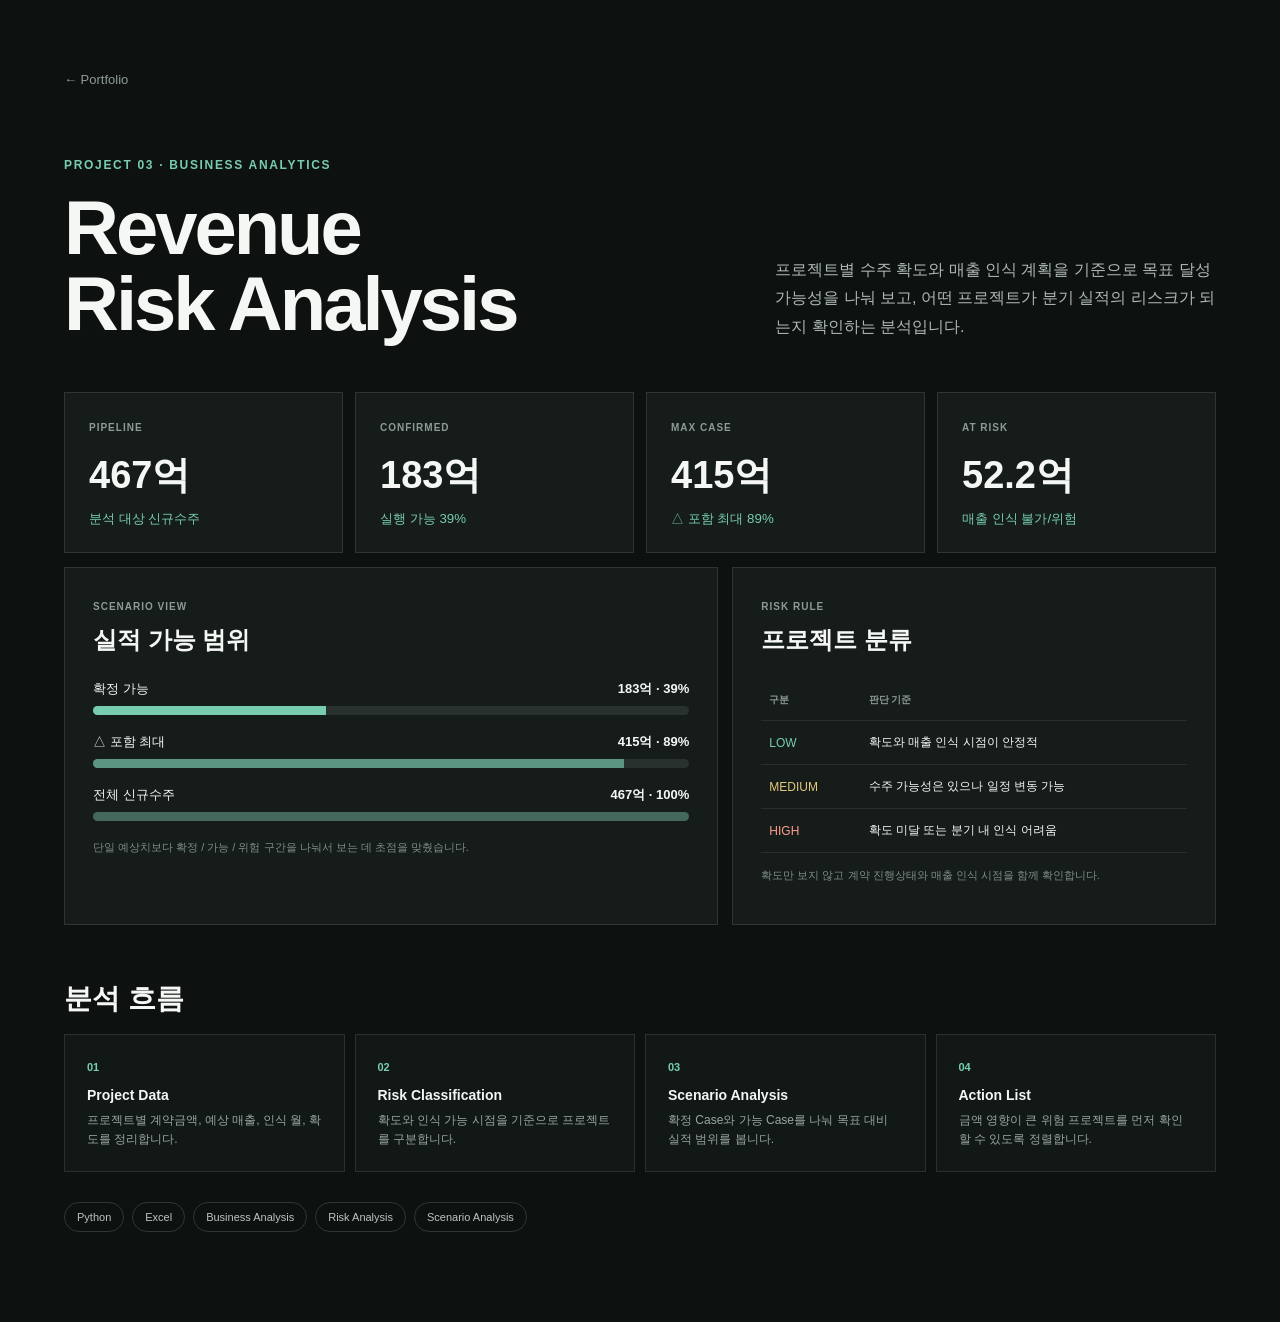
==== projects/revenue-risk/index.html @ e2566c63 "risk analysis" ====
<!DOCTYPE html>
<html lang="ko">
<head>
<meta charset="UTF-8">
<meta name="viewport" content="width=device-width, initial-scale=1.0">
<title>Revenue Risk Analysis | Kaylin Lee</title>
<style>
*{box-sizing:border-box}body{margin:0;background:#0d1210;color:#f5f7f5;font-family:Arial,'Noto Sans KR',sans-serif}.wrap{width:min(1180px,90%);margin:auto;padding:70px 0 90px}.back{color:#8e9b95;text-decoration:none;font-size:13px}.eyebrow{margin-top:70px;color:#78cdb1;font-size:12px;font-weight:700;letter-spacing:.14em}.hero{display:grid;grid-template-columns:1.2fr .8fr;gap:50px;align-items:end;margin:18px 0 50px}.hero h1{font-size:clamp(42px,6vw,76px);line-height:1;letter-spacing:-3px;margin:0}.hero p{color:#aeb9b5;line-height:1.8;margin:0}.metrics{display:grid;grid-template-columns:repeat(4,1fr);gap:12px}.metric,.panel{border:1px solid rgba(255,255,255,.11);background:#151c19}.metric{padding:24px;min-height:145px}.metric span,.label{color:#8e9b95;font-size:10px;font-weight:700;letter-spacing:.1em}.metric strong{display:block;font-size:38px;margin:15px 0 8px}.metric small{color:#78cdb1}.grid{display:grid;grid-template-columns:1.15fr .85fr;gap:14px;margin-top:14px}.panel{padding:28px}.panel h2{font-size:24px;margin:10px 0 24px}.bar-row{margin:18px 0}.bar-head{display:flex;justify-content:space-between;font-size:13px;margin-bottom:8px}.bar{height:9px;background:#29312e;border-radius:10px;overflow:hidden}.fill{height:100%;background:#78cdb1}.fill.mid{opacity:.65}.fill.low{opacity:.35}.risk-table{width:100%;border-collapse:collapse;font-size:12px}.risk-table th,.risk-table td{text-align:left;padding:13px 8px;border-bottom:1px solid rgba(255,255,255,.08)}.risk-table th{color:#8e9b95;font-size:10px}.high{color:#ff9f8e}.medium{color:#e6c77b}.low{color:#78cdb1}.note{margin-top:14px;color:#7f8d87;font-size:11px;line-height:1.6}.flow{display:grid;grid-template-columns:repeat(4,1fr);gap:10px;margin-top:14px}.step{padding:22px;border:1px solid rgba(255,255,255,.1);background:#121815}.step b{color:#78cdb1;font-size:11px}.step h3{font-size:14px;margin:12px 0 8px}.step p{font-size:12px;color:#98a59f;line-height:1.6;margin:0}.section-title{margin:55px 0 16px;font-size:28px}.tags{display:flex;flex-wrap:wrap;gap:8px;margin-top:30px}.tags span{border:1px solid rgba(255,255,255,.15);border-radius:30px;padding:8px 12px;font-size:11px;color:#bbc5c1}@media(max-width:850px){.hero,.grid{grid-template-columns:1fr}.metrics,.flow{grid-template-columns:1fr 1fr}}@media(max-width:520px){.metrics,.flow{grid-template-columns:1fr}.hero h1{letter-spacing:-2px}}
</style>
</head>
<body><main class="wrap">
<a class="back" href="../../index.html">← Portfolio</a>
<p class="eyebrow">PROJECT 03 · BUSINESS ANALYTICS</p>
<div class="hero"><h1>Revenue<br>Risk Analysis</h1><p>프로젝트별 수주 확도와 매출 인식 계획을 기준으로 목표 달성 가능성을 나눠 보고, 어떤 프로젝트가 분기 실적의 리스크가 되는지 확인하는 분석입니다.</p></div>
<div class="metrics">
<div class="metric"><span>PIPELINE</span><strong>467억</strong><small>분석 대상 신규수주</small></div>
<div class="metric"><span>CONFIRMED</span><strong>183억</strong><small>실행 가능 39%</small></div>
<div class="metric"><span>MAX CASE</span><strong>415억</strong><small>△ 포함 최대 89%</small></div>
<div class="metric"><span>AT RISK</span><strong>52.2억</strong><small>매출 인식 불가/위험</small></div>
</div>
<div class="grid">
<section class="panel"><span class="label">SCENARIO VIEW</span><h2>실적 가능 범위</h2>
<div class="bar-row"><div class="bar-head"><span>확정 가능</span><b>183억 · 39%</b></div><div class="bar"><div class="fill" style="width:39%"></div></div></div>
<div class="bar-row"><div class="bar-head"><span>△ 포함 최대</span><b>415억 · 89%</b></div><div class="bar"><div class="fill mid" style="width:89%"></div></div></div>
<div class="bar-row"><div class="bar-head"><span>전체 신규수주</span><b>467억 · 100%</b></div><div class="bar"><div class="fill low" style="width:100%"></div></div></div>
<p class="note">단일 예상치보다 확정 / 가능 / 위험 구간을 나눠서 보는 데 초점을 맞췄습니다.</p></section>
<section class="panel"><span class="label">RISK RULE</span><h2>프로젝트 분류</h2><table class="risk-table"><thead><tr><th>구분</th><th>판단 기준</th></tr></thead><tbody><tr><td class="low">LOW</td><td>확도와 매출 인식 시점이 안정적</td></tr><tr><td class="medium">MEDIUM</td><td>수주 가능성은 있으나 일정 변동 가능</td></tr><tr><td class="high">HIGH</td><td>확도 미달 또는 분기 내 인식 어려움</td></tr></tbody></table><p class="note">확도만 보지 않고 계약 진행상태와 매출 인식 시점을 함께 확인합니다.</p></section>
</div>
<h2 class="section-title">분석 흐름</h2><div class="flow"><div class="step"><b>01</b><h3>Project Data</h3><p>프로젝트별 계약금액, 예상 매출, 인식 월, 확도를 정리합니다.</p></div><div class="step"><b>02</b><h3>Risk Classification</h3><p>확도와 인식 가능 시점을 기준으로 프로젝트를 구분합니다.</p></div><div class="step"><b>03</b><h3>Scenario Analysis</h3><p>확정 Case와 가능 Case를 나눠 목표 대비 실적 범위를 봅니다.</p></div><div class="step"><b>04</b><h3>Action List</h3><p>금액 영향이 큰 위험 프로젝트를 먼저 확인할 수 있도록 정렬합니다.</p></div></div>
<div class="tags"><span>Python</span><span>Excel</span><span>Business Analysis</span><span>Risk Analysis</span><span>Scenario Analysis</span></div>
</main></body></html>
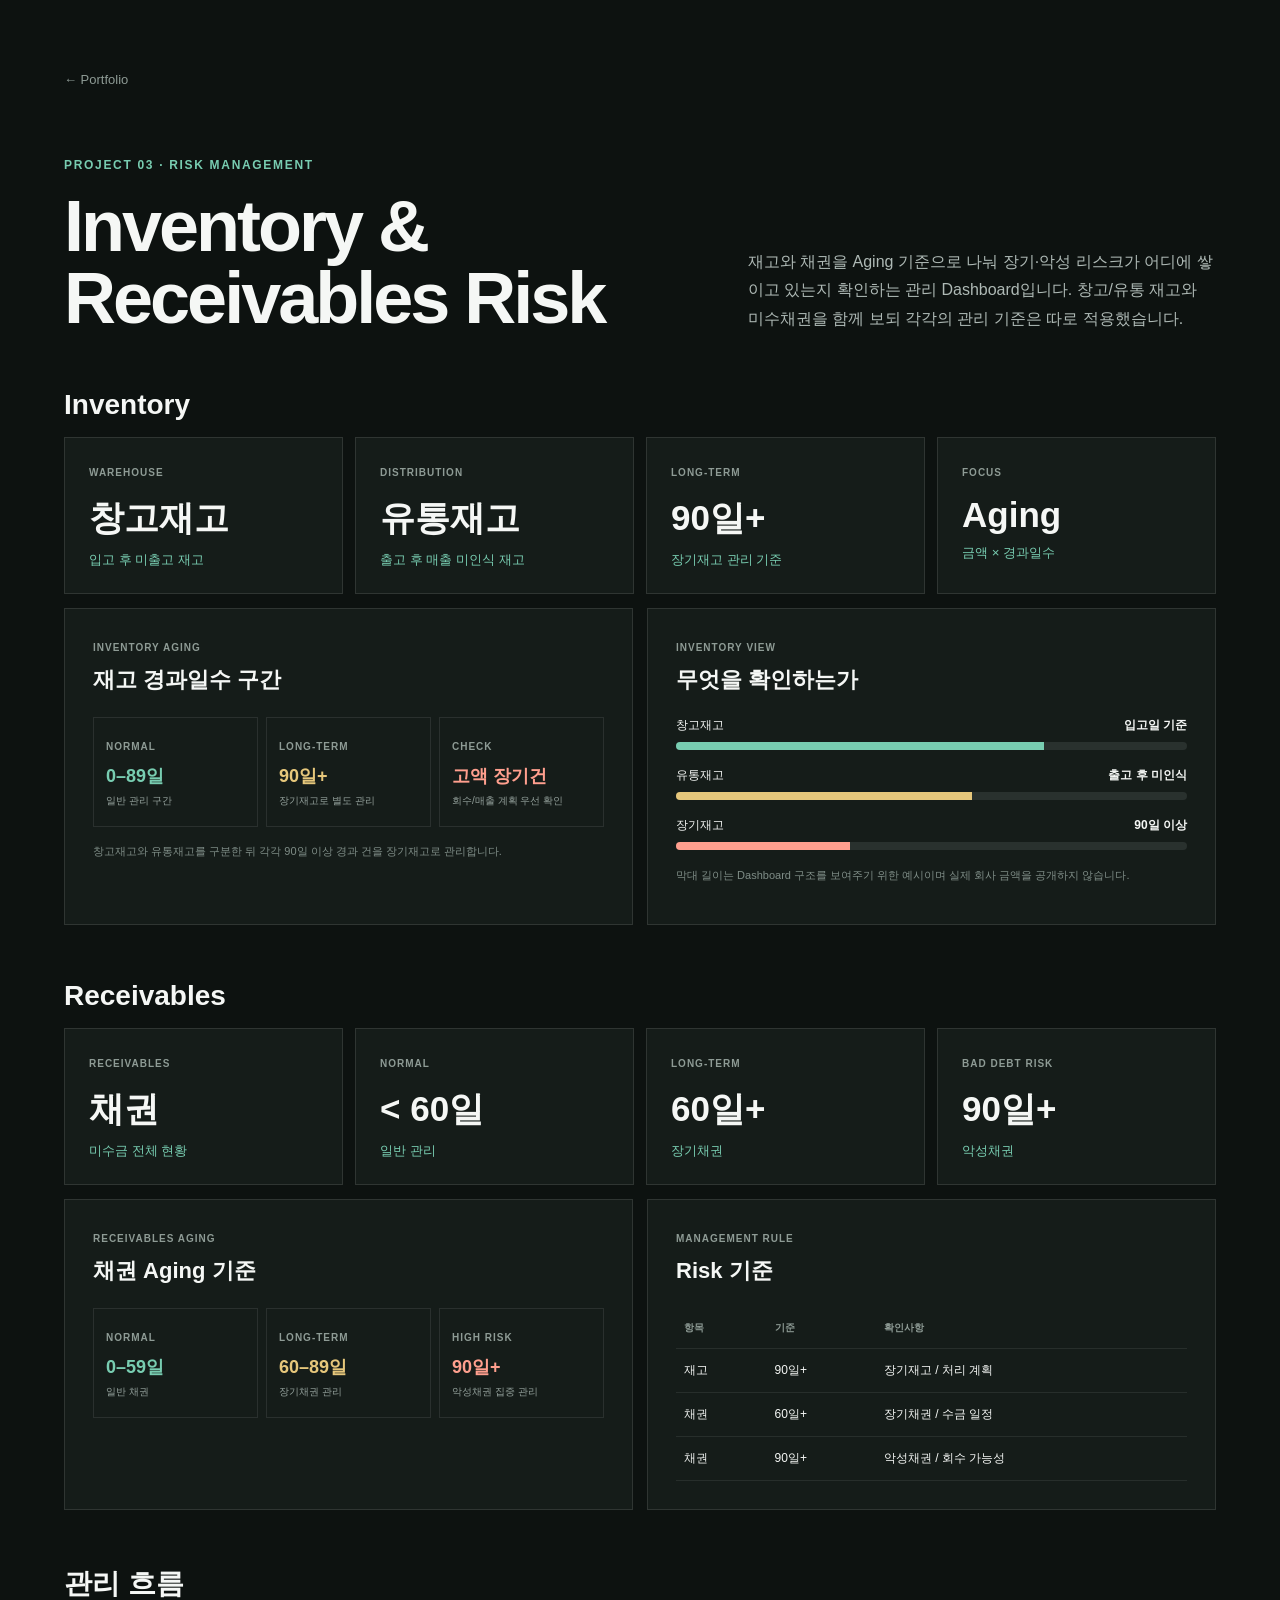
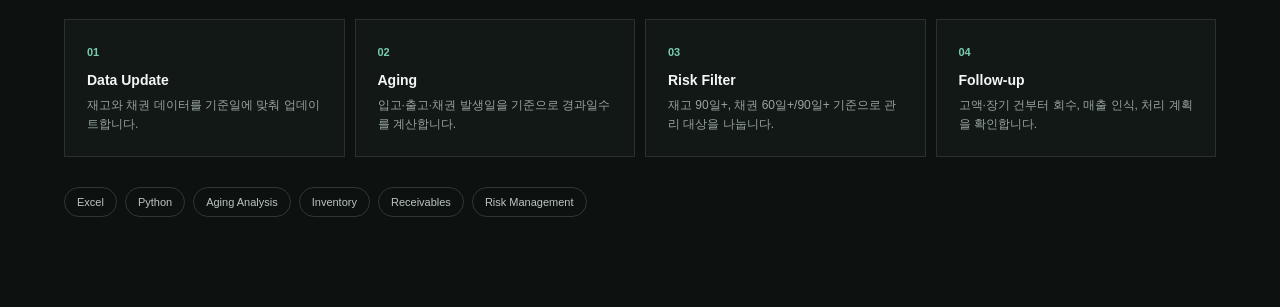
==== commit 827a123d: "risk dashboard" ====
--- a/projects/revenue-risk/index.html
+++ b/projects/revenue-risk/index.html
@@ -1,31 +1,9 @@
 <!DOCTYPE html>
-<html lang="ko">
-<head>
-<meta charset="UTF-8">
-<meta name="viewport" content="width=device-width, initial-scale=1.0">
-<title>Revenue Risk Analysis | Kaylin Lee</title>
-<style>
-*{box-sizing:border-box}body{margin:0;background:#0d1210;color:#f5f7f5;font-family:Arial,'Noto Sans KR',sans-serif}.wrap{width:min(1180px,90%);margin:auto;padding:70px 0 90px}.back{color:#8e9b95;text-decoration:none;font-size:13px}.eyebrow{margin-top:70px;color:#78cdb1;font-size:12px;font-weight:700;letter-spacing:.14em}.hero{display:grid;grid-template-columns:1.2fr .8fr;gap:50px;align-items:end;margin:18px 0 50px}.hero h1{font-size:clamp(42px,6vw,76px);line-height:1;letter-spacing:-3px;margin:0}.hero p{color:#aeb9b5;line-height:1.8;margin:0}.metrics{display:grid;grid-template-columns:repeat(4,1fr);gap:12px}.metric,.panel{border:1px solid rgba(255,255,255,.11);background:#151c19}.metric{padding:24px;min-height:145px}.metric span,.label{color:#8e9b95;font-size:10px;font-weight:700;letter-spacing:.1em}.metric strong{display:block;font-size:38px;margin:15px 0 8px}.metric small{color:#78cdb1}.grid{display:grid;grid-template-columns:1.15fr .85fr;gap:14px;margin-top:14px}.panel{padding:28px}.panel h2{font-size:24px;margin:10px 0 24px}.bar-row{margin:18px 0}.bar-head{display:flex;justify-content:space-between;font-size:13px;margin-bottom:8px}.bar{height:9px;background:#29312e;border-radius:10px;overflow:hidden}.fill{height:100%;background:#78cdb1}.fill.mid{opacity:.65}.fill.low{opacity:.35}.risk-table{width:100%;border-collapse:collapse;font-size:12px}.risk-table th,.risk-table td{text-align:left;padding:13px 8px;border-bottom:1px solid rgba(255,255,255,.08)}.risk-table th{color:#8e9b95;font-size:10px}.high{color:#ff9f8e}.medium{color:#e6c77b}.low{color:#78cdb1}.note{margin-top:14px;color:#7f8d87;font-size:11px;line-height:1.6}.flow{display:grid;grid-template-columns:repeat(4,1fr);gap:10px;margin-top:14px}.step{padding:22px;border:1px solid rgba(255,255,255,.1);background:#121815}.step b{color:#78cdb1;font-size:11px}.step h3{font-size:14px;margin:12px 0 8px}.step p{font-size:12px;color:#98a59f;line-height:1.6;margin:0}.section-title{margin:55px 0 16px;font-size:28px}.tags{display:flex;flex-wrap:wrap;gap:8px;margin-top:30px}.tags span{border:1px solid rgba(255,255,255,.15);border-radius:30px;padding:8px 12px;font-size:11px;color:#bbc5c1}@media(max-width:850px){.hero,.grid{grid-template-columns:1fr}.metrics,.flow{grid-template-columns:1fr 1fr}}@media(max-width:520px){.metrics,.flow{grid-template-columns:1fr}.hero h1{letter-spacing:-2px}}
-</style>
-</head>
-<body><main class="wrap">
-<a class="back" href="../../index.html">← Portfolio</a>
-<p class="eyebrow">PROJECT 03 · BUSINESS ANALYTICS</p>
-<div class="hero"><h1>Revenue<br>Risk Analysis</h1><p>프로젝트별 수주 확도와 매출 인식 계획을 기준으로 목표 달성 가능성을 나눠 보고, 어떤 프로젝트가 분기 실적의 리스크가 되는지 확인하는 분석입니다.</p></div>
-<div class="metrics">
-<div class="metric"><span>PIPELINE</span><strong>467억</strong><small>분석 대상 신규수주</small></div>
-<div class="metric"><span>CONFIRMED</span><strong>183억</strong><small>실행 가능 39%</small></div>
-<div class="metric"><span>MAX CASE</span><strong>415억</strong><small>△ 포함 최대 89%</small></div>
-<div class="metric"><span>AT RISK</span><strong>52.2억</strong><small>매출 인식 불가/위험</small></div>
-</div>
-<div class="grid">
-<section class="panel"><span class="label">SCENARIO VIEW</span><h2>실적 가능 범위</h2>
-<div class="bar-row"><div class="bar-head"><span>확정 가능</span><b>183억 · 39%</b></div><div class="bar"><div class="fill" style="width:39%"></div></div></div>
-<div class="bar-row"><div class="bar-head"><span>△ 포함 최대</span><b>415억 · 89%</b></div><div class="bar"><div class="fill mid" style="width:89%"></div></div></div>
-<div class="bar-row"><div class="bar-head"><span>전체 신규수주</span><b>467억 · 100%</b></div><div class="bar"><div class="fill low" style="width:100%"></div></div></div>
-<p class="note">단일 예상치보다 확정 / 가능 / 위험 구간을 나눠서 보는 데 초점을 맞췄습니다.</p></section>
-<section class="panel"><span class="label">RISK RULE</span><h2>프로젝트 분류</h2><table class="risk-table"><thead><tr><th>구분</th><th>판단 기준</th></tr></thead><tbody><tr><td class="low">LOW</td><td>확도와 매출 인식 시점이 안정적</td></tr><tr><td class="medium">MEDIUM</td><td>수주 가능성은 있으나 일정 변동 가능</td></tr><tr><td class="high">HIGH</td><td>확도 미달 또는 분기 내 인식 어려움</td></tr></tbody></table><p class="note">확도만 보지 않고 계약 진행상태와 매출 인식 시점을 함께 확인합니다.</p></section>
-</div>
-<h2 class="section-title">분석 흐름</h2><div class="flow"><div class="step"><b>01</b><h3>Project Data</h3><p>프로젝트별 계약금액, 예상 매출, 인식 월, 확도를 정리합니다.</p></div><div class="step"><b>02</b><h3>Risk Classification</h3><p>확도와 인식 가능 시점을 기준으로 프로젝트를 구분합니다.</p></div><div class="step"><b>03</b><h3>Scenario Analysis</h3><p>확정 Case와 가능 Case를 나눠 목표 대비 실적 범위를 봅니다.</p></div><div class="step"><b>04</b><h3>Action List</h3><p>금액 영향이 큰 위험 프로젝트를 먼저 확인할 수 있도록 정렬합니다.</p></div></div>
-<div class="tags"><span>Python</span><span>Excel</span><span>Business Analysis</span><span>Risk Analysis</span><span>Scenario Analysis</span></div>
-</main></body></html>+<html lang="ko"><head><meta charset="UTF-8"><meta name="viewport" content="width=device-width,initial-scale=1.0"><title>Inventory & Receivables Risk | Kaylin Lee</title><style>
+*{box-sizing:border-box}body{margin:0;background:#0d1210;color:#f5f7f5;font-family:Arial,'Noto Sans KR',sans-serif}.wrap{width:min(1180px,90%);margin:auto;padding:70px 0 90px}.back{color:#8e9b95;text-decoration:none;font-size:13px}.eyebrow{margin-top:70px;color:#78cdb1;font-size:12px;font-weight:700;letter-spacing:.14em}.hero{display:grid;grid-template-columns:1.15fr .85fr;gap:50px;align-items:end;margin:18px 0 45px}.hero h1{font-size:clamp(42px,6vw,72px);line-height:1;letter-spacing:-3px;margin:0}.hero p{color:#aeb9b5;line-height:1.8;margin:0}.section-title{margin:55px 0 16px;font-size:28px}.metrics{display:grid;grid-template-columns:repeat(4,1fr);gap:12px}.metric,.panel{border:1px solid rgba(255,255,255,.11);background:#151c19}.metric{padding:24px;min-height:145px}.metric span,.label{color:#8e9b95;font-size:10px;font-weight:700;letter-spacing:.1em}.metric strong{display:block;font-size:35px;margin:15px 0 8px}.metric small{color:#78cdb1}.grid{display:grid;grid-template-columns:1fr 1fr;gap:14px;margin-top:14px}.panel{padding:28px}.panel h2{font-size:22px;margin:10px 0 22px}.aging{display:grid;grid-template-columns:repeat(3,1fr);gap:8px}.age{padding:18px 12px;border:1px solid rgba(255,255,255,.09);min-height:105px}.age b{display:block;font-size:18px;margin:10px 0 5px}.age p{font-size:10px;color:#94a19c;margin:0;line-height:1.5}.normal b{color:#78cdb1}.long b{color:#e6c77b}.bad b{color:#ff9f8e}.bar-row{margin:17px 0}.bar-head{display:flex;justify-content:space-between;font-size:12px;margin-bottom:8px}.bar{height:8px;background:#29312e;border-radius:10px;overflow:hidden}.fill{height:100%;background:#78cdb1}.fill.warn{background:#e6c77b}.fill.danger{background:#ff9f8e}.note{color:#7f8d87;font-size:11px;line-height:1.6;margin-top:16px}.flow{display:grid;grid-template-columns:repeat(4,1fr);gap:10px}.step{padding:22px;border:1px solid rgba(255,255,255,.1);background:#121815}.step b{color:#78cdb1;font-size:11px}.step h3{font-size:14px;margin:12px 0 8px}.step p{font-size:12px;color:#98a59f;line-height:1.6;margin:0}.rule{width:100%;border-collapse:collapse;font-size:12px}.rule th,.rule td{text-align:left;padding:13px 8px;border-bottom:1px solid rgba(255,255,255,.08)}.rule th{font-size:10px;color:#8e9b95}.tags{display:flex;flex-wrap:wrap;gap:8px;margin-top:30px}.tags span{border:1px solid rgba(255,255,255,.15);border-radius:30px;padding:8px 12px;font-size:11px;color:#bbc5c1}@media(max-width:850px){.hero,.grid{grid-template-columns:1fr}.metrics,.flow{grid-template-columns:1fr 1fr}}@media(max-width:560px){.metrics,.flow,.aging{grid-template-columns:1fr}}
+</style></head><body><main class="wrap"><a class="back" href="../../index.html">← Portfolio</a><p class="eyebrow">PROJECT 03 · RISK MANAGEMENT</p><div class="hero"><h1>Inventory &<br>Receivables Risk</h1><p>재고와 채권을 Aging 기준으로 나눠 장기·악성 리스크가 어디에 쌓이고 있는지 확인하는 관리 Dashboard입니다. 창고/유통 재고와 미수채권을 함께 보되 각각의 관리 기준은 따로 적용했습니다.</p></div>
+<h2 class="section-title">Inventory</h2><div class="metrics"><div class="metric"><span>WAREHOUSE</span><strong>창고재고</strong><small>입고 후 미출고 재고</small></div><div class="metric"><span>DISTRIBUTION</span><strong>유통재고</strong><small>출고 후 매출 미인식 재고</small></div><div class="metric"><span>LONG-TERM</span><strong>90일+</strong><small>장기재고 관리 기준</small></div><div class="metric"><span>FOCUS</span><strong>Aging</strong><small>금액 × 경과일수</small></div></div>
+<div class="grid"><section class="panel"><span class="label">INVENTORY AGING</span><h2>재고 경과일수 구간</h2><div class="aging"><div class="age normal"><span class="label">NORMAL</span><b>0–89일</b><p>일반 관리 구간</p></div><div class="age long"><span class="label">LONG-TERM</span><b>90일+</b><p>장기재고로 별도 관리</p></div><div class="age bad"><span class="label">CHECK</span><b>고액 장기건</b><p>회수/매출 계획 우선 확인</p></div></div><p class="note">창고재고와 유통재고를 구분한 뒤 각각 90일 이상 경과 건을 장기재고로 관리합니다.</p></section><section class="panel"><span class="label">INVENTORY VIEW</span><h2>무엇을 확인하는가</h2><div class="bar-row"><div class="bar-head"><span>창고재고</span><b>입고일 기준</b></div><div class="bar"><div class="fill" style="width:72%"></div></div></div><div class="bar-row"><div class="bar-head"><span>유통재고</span><b>출고 후 미인식</b></div><div class="bar"><div class="fill warn" style="width:58%"></div></div></div><div class="bar-row"><div class="bar-head"><span>장기재고</span><b>90일 이상</b></div><div class="bar"><div class="fill danger" style="width:34%"></div></div></div><p class="note">막대 길이는 Dashboard 구조를 보여주기 위한 예시이며 실제 회사 금액을 공개하지 않습니다.</p></section></div>
+<h2 class="section-title">Receivables</h2><div class="metrics"><div class="metric"><span>RECEIVABLES</span><strong>채권</strong><small>미수금 전체 현황</small></div><div class="metric"><span>NORMAL</span><strong>&lt; 60일</strong><small>일반 관리</small></div><div class="metric"><span>LONG-TERM</span><strong>60일+</strong><small>장기채권</small></div><div class="metric"><span>BAD DEBT RISK</span><strong>90일+</strong><small>악성채권</small></div></div>
+<div class="grid"><section class="panel"><span class="label">RECEIVABLES AGING</span><h2>채권 Aging 기준</h2><div class="aging"><div class="age normal"><span class="label">NORMAL</span><b>0–59일</b><p>일반 채권</p></div><div class="age long"><span class="label">LONG-TERM</span><b>60–89일</b><p>장기채권 관리</p></div><div class="age bad"><span class="label">HIGH RISK</span><b>90일+</b><p>악성채권 집중 관리</p></div></div></section><section class="panel"><span class="label">MANAGEMENT RULE</span><h2>Risk 기준</h2><table class="rule"><thead><tr><th>항목</th><th>기준</th><th>확인사항</th></tr></thead><tbody><tr><td>재고</td><td>90일+</td><td>장기재고 / 처리 계획</td></tr><tr><td>채권</td><td>60일+</td><td>장기채권 / 수금 일정</td></tr><tr><td>채권</td><td>90일+</td><td>악성채권 / 회수 가능성</td></tr></tbody></table></section></div>
+<h2 class="section-title">관리 흐름</h2><div class="flow"><div class="step"><b>01</b><h3>Data Update</h3><p>재고와 채권 데이터를 기준일에 맞춰 업데이트합니다.</p></div><div class="step"><b>02</b><h3>Aging</h3><p>입고·출고·채권 발생일을 기준으로 경과일수를 계산합니다.</p></div><div class="step"><b>03</b><h3>Risk Filter</h3><p>재고 90일+, 채권 60일+/90일+ 기준으로 관리 대상을 나눕니다.</p></div><div class="step"><b>04</b><h3>Follow-up</h3><p>고액·장기 건부터 회수, 매출 인식, 처리 계획을 확인합니다.</p></div></div><div class="tags"><span>Excel</span><span>Python</span><span>Aging Analysis</span><span>Inventory</span><span>Receivables</span><span>Risk Management</span></div></main></body></html>
